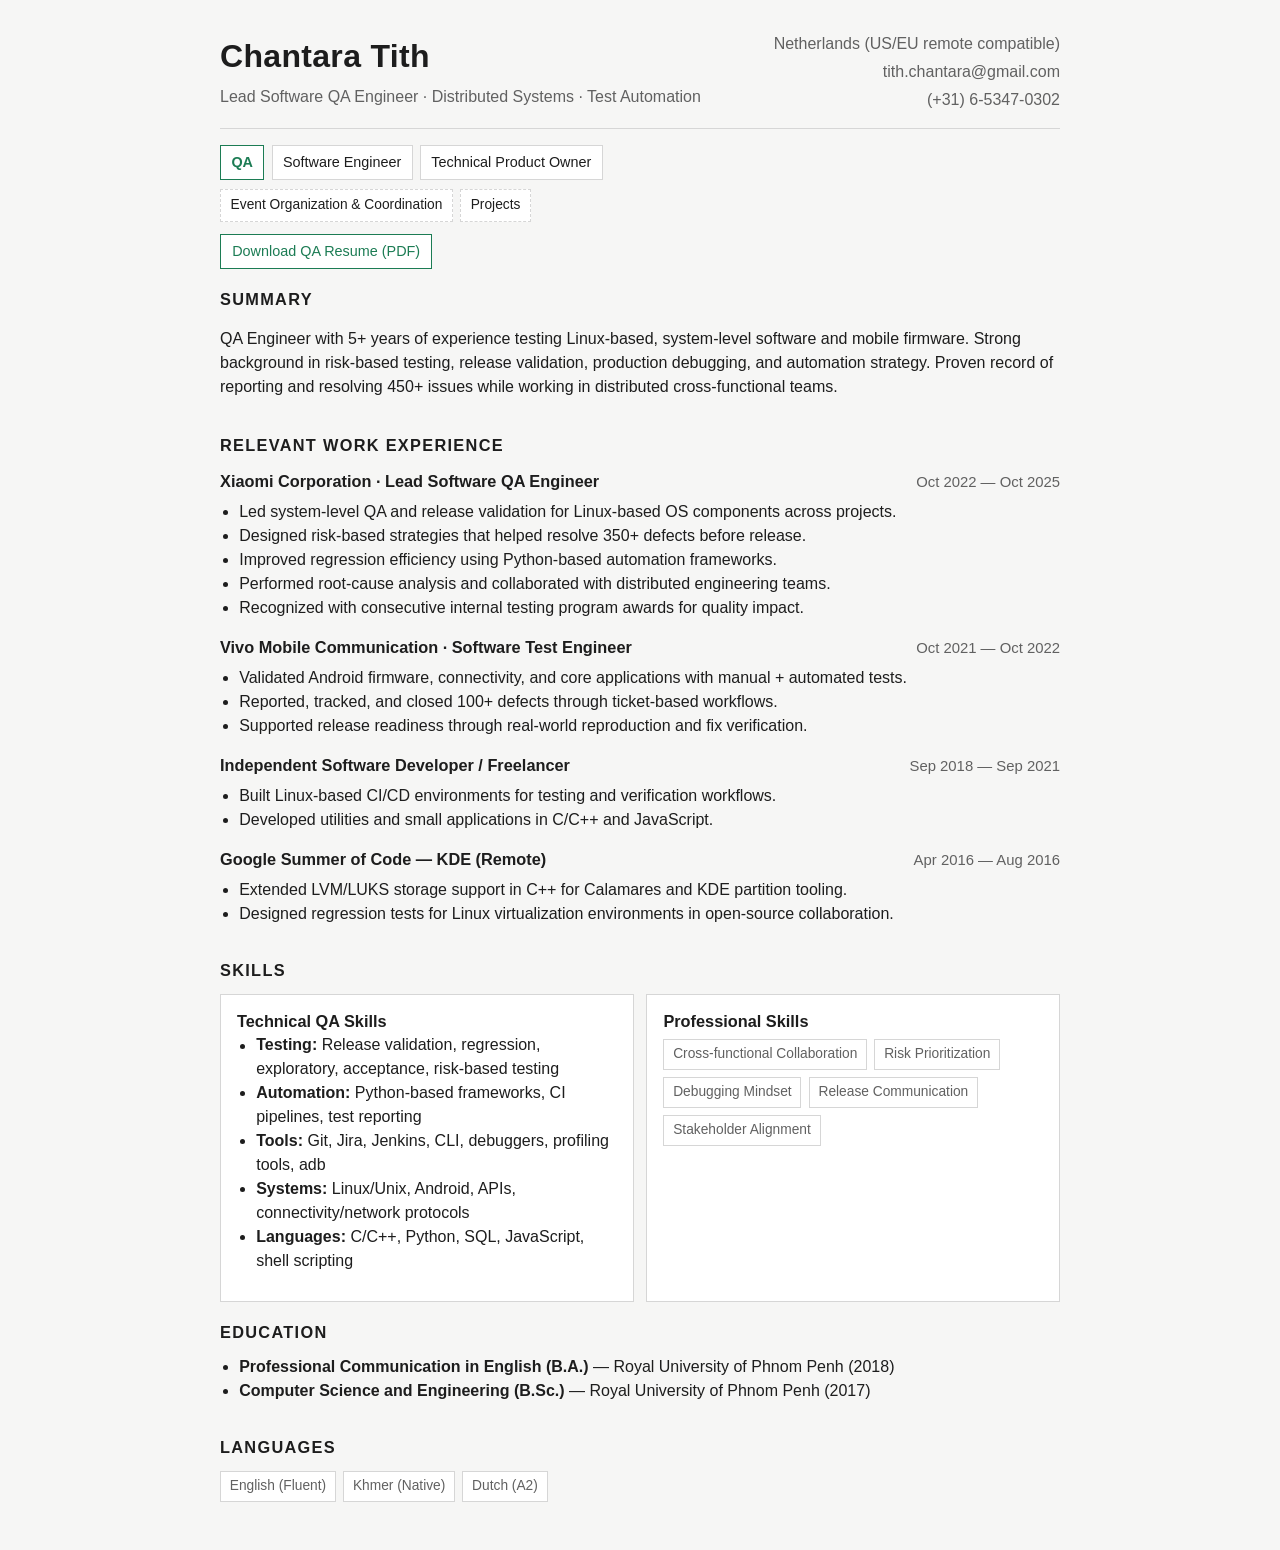
==== index.html @ b4ebce07 "Restore skills education and languages across role CV pages" ====
<!doctype html>
<html lang="en">
  <head>
    <meta charset="UTF-8" />
    <meta name="viewport" content="width=device-width, initial-scale=1.0" />
    <title>Chantara Tith · QA CV</title>
    <meta
      name="description"
      content="QA-focused CV for Chantara Tith, including Linux/system-level testing, automation, and collaboration strengths."
    />
    <link rel="stylesheet" href="styles.css" />
  </head>
  <body>
    <main class="cv">
      <header class="top fade-in">
        <div>
          <h1>Chantara Tith</h1>
          <p class="role">Lead Software QA Engineer · Distributed Systems · Test Automation</p>
        </div>
        <address>
          <span>Netherlands (US/EU remote compatible)</span>
          <a href="mailto:tith.chantara@gmail.com">tith.chantara@gmail.com</a>
          <a href="tel:+31653470302">(+31) 6-5347-0302</a>
        </address>
      </header>

      <nav class="role-nav fade-in" aria-label="CV role versions">
        <a class="active" href="index.html">QA</a>
        <a href="software-engineer.html">Software Engineer</a>
        <a href="technical-product-owner.html">Technical Product Owner</a>
      </nav>
      <nav class="aux-nav fade-in" aria-label="Additional profile pages">
        <a href="event-operations.html">Event Organization & Coordination</a>
        <a href="projects.html">Projects</a>
      </nav>

      <section class="fade-in resume-download">
        <a href="resumes/chantara-tith-qa-resume.pdf" download>Download QA Resume (PDF)</a>
      </section>

      <section class="fade-in">
        <h2>Summary</h2>
        <p>
          QA Engineer with 5+ years of experience testing Linux-based, system-level software and mobile
          firmware. Strong background in risk-based testing, release validation, production debugging,
          and automation strategy. Proven record of reporting and resolving 450+ issues while working in
          distributed cross-functional teams.
        </p>
      </section>

      <section class="fade-in">
        <h2>Relevant Work Experience</h2>

        <article>
          <div class="row">
            <h3>Xiaomi Corporation · Lead Software QA Engineer</h3>
            <span>Oct 2022 — Oct 2025</span>
          </div>
          <ul>
            <li>Led system-level QA and release validation for Linux-based OS components across projects.</li>
            <li>Designed risk-based strategies that helped resolve 350+ defects before release.</li>
            <li>Improved regression efficiency using Python-based automation frameworks.</li>
            <li>Performed root-cause analysis and collaborated with distributed engineering teams.</li>
            <li>Recognized with consecutive internal testing program awards for quality impact.</li>
          </ul>
        </article>

        <article>
          <div class="row">
            <h3>Vivo Mobile Communication · Software Test Engineer</h3>
            <span>Oct 2021 — Oct 2022</span>
          </div>
          <ul>
            <li>Validated Android firmware, connectivity, and core applications with manual + automated tests.</li>
            <li>Reported, tracked, and closed 100+ defects through ticket-based workflows.</li>
            <li>Supported release readiness through real-world reproduction and fix verification.</li>
          </ul>
        </article>

        <article>
          <div class="row">
            <h3>Independent Software Developer / Freelancer</h3>
            <span>Sep 2018 — Sep 2021</span>
          </div>
          <ul>
            <li>Built Linux-based CI/CD environments for testing and verification workflows.</li>
            <li>Developed utilities and small applications in C/C++ and JavaScript.</li>
          </ul>
        </article>

        <article>
          <div class="row">
            <h3>Google Summer of Code — KDE (Remote)</h3>
            <span>Apr 2016 — Aug 2016</span>
          </div>
          <ul>
            <li>Extended LVM/LUKS storage support in C++ for Calamares and KDE partition tooling.</li>
            <li>Designed regression tests for Linux virtualization environments in open-source collaboration.</li>
          </ul>
        </article>
      </section>
      <section class="fade-in">
        <h2>Skills</h2>
        <div class="skills-grid">
          <article class="card">
            <h3>Technical QA Skills</h3>
            <ul class="compact">
              <li><strong>Testing:</strong> Release validation, regression, exploratory, acceptance, risk-based testing</li>
              <li><strong>Automation:</strong> Python-based frameworks, CI pipelines, test reporting</li>
              <li><strong>Tools:</strong> Git, Jira, Jenkins, CLI, debuggers, profiling tools, adb</li>
              <li><strong>Systems:</strong> Linux/Unix, Android, APIs, connectivity/network protocols</li>
              <li><strong>Languages:</strong> C/C++, Python, SQL, JavaScript, shell scripting</li>
            </ul>
          </article>

          <article class="card">
            <h3>Professional Skills</h3>
            <div class="chip-list">
              <span>Cross-functional Collaboration</span>
              <span>Risk Prioritization</span>
              <span>Debugging Mindset</span>
              <span>Release Communication</span>
              <span>Stakeholder Alignment</span>
            </div>
          </article>
        </div>
      </section>

      <section class="fade-in">
        <h2>Education</h2>
        <ul class="compact">
          <li><strong>Professional Communication in English (B.A.)</strong> — Royal University of Phnom Penh (2018)</li>
          <li><strong>Computer Science and Engineering (B.Sc.)</strong> — Royal University of Phnom Penh (2017)</li>
        </ul>
      </section>

      <section class="fade-in">
        <h2>Languages</h2>
        <div class="chip-list">
          <span>English (Fluent)</span>
          <span>Khmer (Native)</span>
          <span>Dutch (A2)</span>
        </div>
      </section>

    </main>
  </body>
</html>
---- styles.css ----
:root {
  --bg: #f6f6f5;
  --surface: #ffffff;
  --text: #1d1d1d;
  --muted: #616161;
  --line: #d6d6d6;
  --accent: #1c7c54;
}

* {
  box-sizing: border-box;
}

body {
  margin: 0;
  background: var(--bg);
  color: var(--text);
  font-family: "Inter", "Segoe UI", Roboto, Helvetica, Arial, sans-serif;
  line-height: 1.5;
}

.cv {
  max-width: 880px;
  margin: 0 auto;
  padding: 2rem 1.25rem 3rem;
}

.top {
  display: flex;
  justify-content: space-between;
  gap: 1.2rem;
  padding-bottom: 1rem;
  border-bottom: 1px solid var(--line);
}

.role-nav {
  display: flex;
  flex-wrap: wrap;
  gap: 0.45rem;
  margin-top: 1rem;
}

.role-nav a {
  border: 1px solid var(--line);
  padding: 0.35rem 0.65rem;
  font-size: 0.9rem;
  background: var(--surface);
}

.role-nav a.active {
  border-color: var(--accent);
  color: var(--accent);
  font-weight: 600;
}

h1 {
  margin: 0;
  font-size: 2rem;
  letter-spacing: 0.01em;
}

.role {
  margin: 0.3rem 0 0;
  color: var(--muted);
}

address {
  font-style: normal;
  text-align: right;
  display: grid;
  gap: 0.25rem;
  align-content: start;
  color: var(--muted);
}

a {
  color: inherit;
  text-decoration: none;
}

a:hover {
  text-decoration: underline;
}

section {
  padding-top: 1.1rem;
}


.aux-nav {
  display: flex;
  flex-wrap: wrap;
  gap: 0.45rem;
  margin-top: 0.6rem;
}

.aux-nav a {
  border: 1px dashed var(--line);
  padding: 0.3rem 0.6rem;
  font-size: 0.86rem;
  background: var(--surface);
}

.aux-nav a.active {
  border-color: var(--accent);
  color: var(--accent);
  font-weight: 600;
}

.resume-download {
  padding-top: 0.8rem;
}

.resume-download a {
  display: inline-block;
  border: 1px solid var(--accent);
  color: var(--accent);
  background: var(--surface);
  padding: 0.35rem 0.7rem;
  font-size: 0.9rem;
}

h2 {
  margin: 0 0 0.7rem;
  font-size: 1.02rem;
  text-transform: uppercase;
  letter-spacing: 0.08em;
}

h3 {
  margin: 0;
  font-size: 1.02rem;
}

.row {
  display: flex;
  justify-content: space-between;
  gap: 1rem;
  align-items: baseline;
}

.row span,
.meta {
  color: var(--muted);
  font-size: 0.93rem;
}

ul {
  margin: 0.45rem 0 0.9rem;
  padding-left: 1.2rem;
}

.compact {
  margin-top: 0;
}

.skills-grid {
  display: grid;
  grid-template-columns: 1fr 1fr;
  gap: 0.8rem;
}

.projects {
  display: grid;
  gap: 0.8rem;
}

.chip-list {
  display: flex;
  flex-wrap: wrap;
  gap: 0.45rem;
  margin-top: 0.4rem;
}

.chip-list span {
  display: inline-block;
  border: 1px solid var(--line);
  background: var(--surface);
  padding: 0.25rem 0.55rem;
  font-size: 0.86rem;
  color: var(--muted);
}

.card {
  border: 1px solid var(--line);
  background: var(--surface);
  padding: 0.85rem 1rem;
}

.card p {
  margin: 0.45rem 0;
}

.fade-in {
  animation: riseFade 0.55s ease both;
}

section.fade-in:nth-of-type(2) {
  animation-delay: 0.06s;
}
section.fade-in:nth-of-type(3) {
  animation-delay: 0.12s;
}
section.fade-in:nth-of-type(4) {
  animation-delay: 0.18s;
}

@keyframes riseFade {
  from {
    opacity: 0;
    transform: translateY(8px);
  }
  to {
    opacity: 1;
    transform: translateY(0);
  }
}

@media (prefers-reduced-motion: reduce) {
  .fade-in {
    animation: none;
  }
}

@media (max-width: 700px) {
  .top {
    flex-direction: column;
  }

  address {
    text-align: left;
  }

  .row {
    flex-direction: column;
    gap: 0.1rem;
  }

  .skills-grid {
    grid-template-columns: 1fr;
  }
}
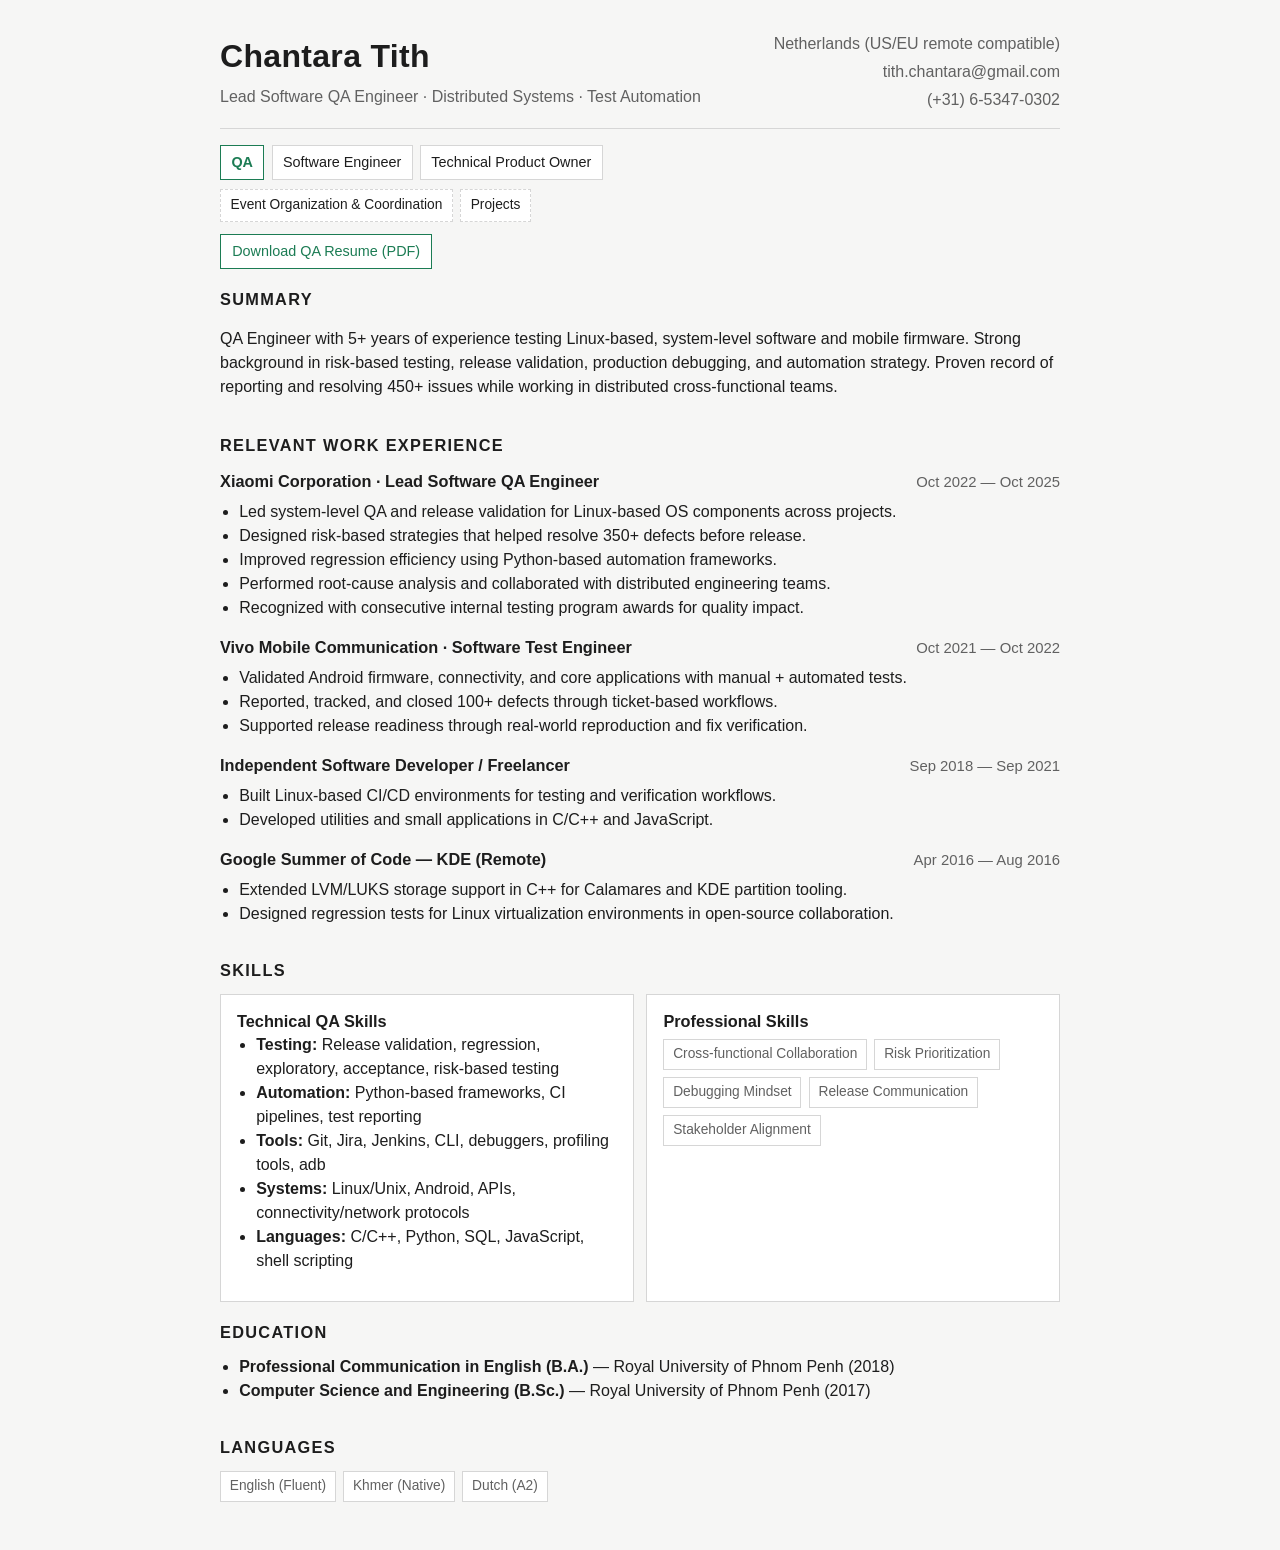
==== commit a0181972: "Add Wikitongues video entry to projects page" ====
--- a/index.html
+++ b/index.html
@@ -3,10 +3,10 @@
   <head>
     <meta charset="UTF-8" />
     <meta name="viewport" content="width=device-width, initial-scale=1.0" />
-    <title>Chantara Tith · QA CV</title>
+    <title>Chantara Tith · QA Work Profile</title>
     <meta
       name="description"
-      content="QA-focused CV for Chantara Tith, including Linux/system-level testing, automation, and collaboration strengths."
+      content="QA-focused work profile for Chantara Tith, including Linux/system-level testing, automation, and collaboration strengths."
     />
     <link rel="stylesheet" href="styles.css" />
   </head>
@@ -24,7 +24,7 @@
         </address>
       </header>
 
-      <nav class="role-nav fade-in" aria-label="CV role versions">
+      <nav class="role-nav fade-in" aria-label="Role profile versions">
         <a class="active" href="index.html">QA</a>
         <a href="software-engineer.html">Software Engineer</a>
         <a href="technical-product-owner.html">Technical Product Owner</a>
--- a/styles.css
+++ b/styles.css
@@ -191,6 +191,24 @@
   margin: 0.45rem 0;
 }
 
+.video-wrap {
+  position: relative;
+  width: 100%;
+  padding-top: 56.25%;
+  margin-top: 0.6rem;
+  border: 1px solid var(--line);
+  background: #000;
+}
+
+.video-wrap iframe {
+  position: absolute;
+  inset: 0;
+  width: 100%;
+  height: 100%;
+  border: 0;
+}
+
+
 .fade-in {
   animation: riseFade 0.55s ease both;
 }
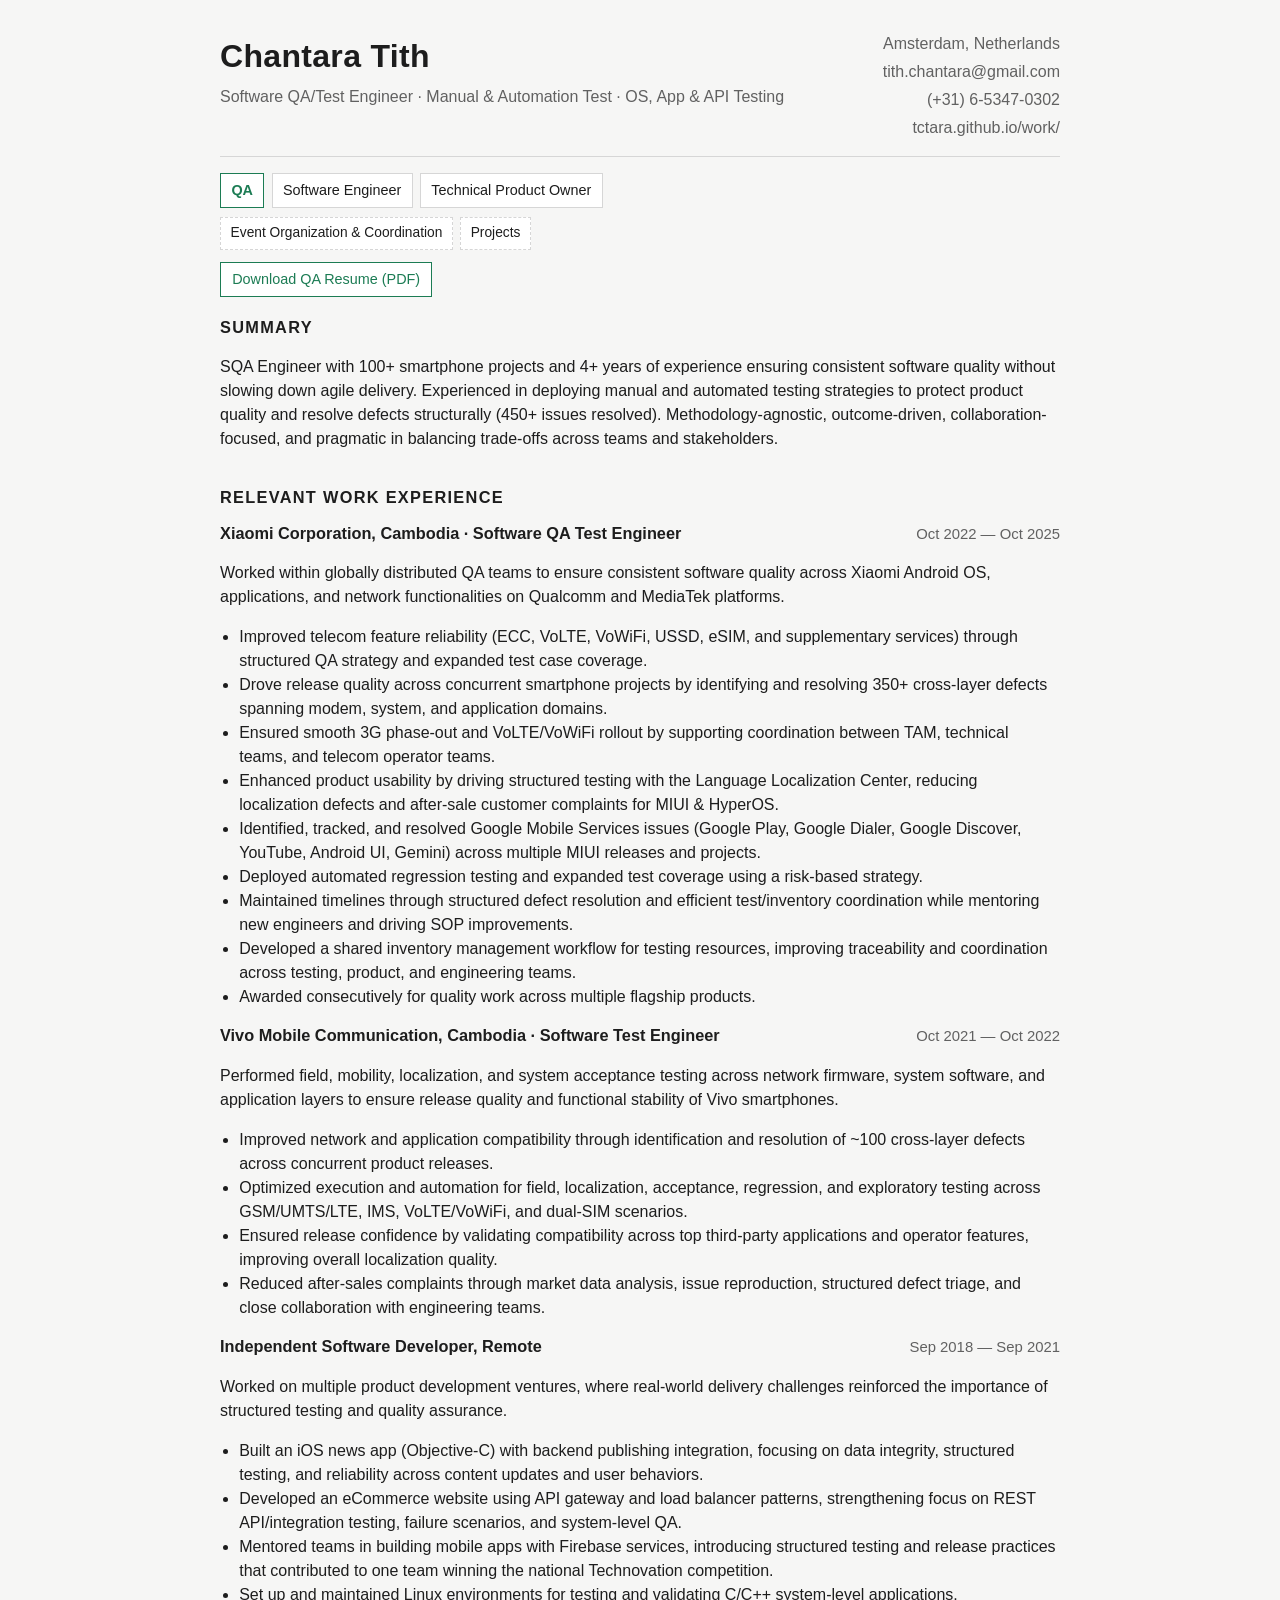
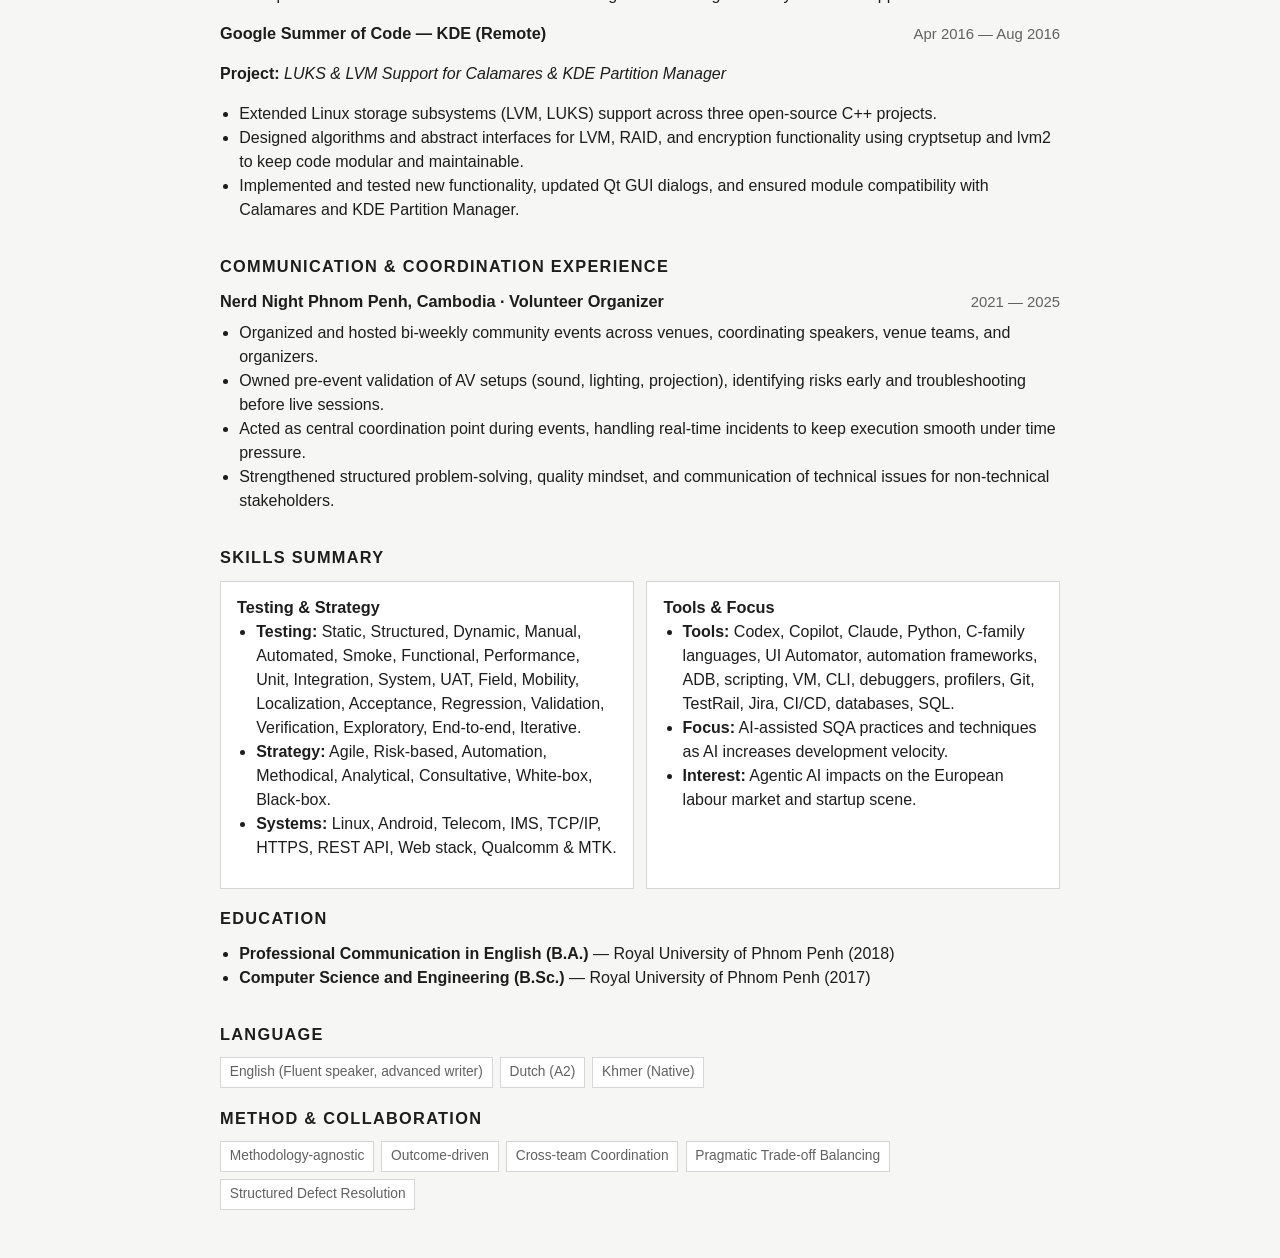
==== commit 33966130: "Restore QA design and use description-plus-bullets for roles" ====
--- a/index.html
+++ b/index.html
@@ -3,10 +3,10 @@
   <head>
     <meta charset="UTF-8" />
     <meta name="viewport" content="width=device-width, initial-scale=1.0" />
-    <title>Chantara Tith · QA Work Profile</title>
+    <title>Chantara Tith · QA CV</title>
     <meta
       name="description"
-      content="QA-focused work profile for Chantara Tith, including Linux/system-level testing, automation, and collaboration strengths."
+      content="Software QA/Test Engineer CV for Chantara Tith, covering OS, app, API testing, and telecom-focused release quality work."
     />
     <link rel="stylesheet" href="styles.css" />
   </head>
@@ -15,16 +15,17 @@
       <header class="top fade-in">
         <div>
           <h1>Chantara Tith</h1>
-          <p class="role">Lead Software QA Engineer · Distributed Systems · Test Automation</p>
+          <p class="role">Software QA/Test Engineer · Manual &amp; Automation Test · OS, App &amp; API Testing</p>
         </div>
         <address>
-          <span>Netherlands (US/EU remote compatible)</span>
+          <span>Amsterdam, Netherlands</span>
           <a href="mailto:tith.chantara@gmail.com">tith.chantara@gmail.com</a>
           <a href="tel:+31653470302">(+31) 6-5347-0302</a>
+          <a href="https://tctara.github.io/work/">tctara.github.io/work/</a>
         </address>
       </header>
 
-      <nav class="role-nav fade-in" aria-label="Role profile versions">
+      <nav class="role-nav fade-in" aria-label="CV role versions">
         <a class="active" href="index.html">QA</a>
         <a href="software-engineer.html">Software Engineer</a>
         <a href="technical-product-owner.html">Technical Product Owner</a>
@@ -41,10 +42,11 @@
       <section class="fade-in">
         <h2>Summary</h2>
         <p>
-          QA Engineer with 5+ years of experience testing Linux-based, system-level software and mobile
-          firmware. Strong background in risk-based testing, release validation, production debugging,
-          and automation strategy. Proven record of reporting and resolving 450+ issues while working in
-          distributed cross-functional teams.
+          SQA Engineer with 100+ smartphone projects and 4+ years of experience ensuring consistent
+          software quality without slowing down agile delivery. Experienced in deploying manual and
+          automated testing strategies to protect product quality and resolve defects structurally (450+
+          issues resolved). Methodology-agnostic, outcome-driven, collaboration-focused, and pragmatic
+          in balancing trade-offs across teams and stakeholders.
         </p>
       </section>
 
@@ -53,38 +55,54 @@
 
         <article>
           <div class="row">
-            <h3>Xiaomi Corporation · Lead Software QA Engineer</h3>
+            <h3>Xiaomi Corporation, Cambodia · Software QA Test Engineer</h3>
             <span>Oct 2022 — Oct 2025</span>
           </div>
+          <p>
+            Worked within globally distributed QA teams to ensure consistent software quality across Xiaomi Android OS, applications, and network functionalities on Qualcomm and MediaTek platforms.
+          </p>
           <ul>
-            <li>Led system-level QA and release validation for Linux-based OS components across projects.</li>
-            <li>Designed risk-based strategies that helped resolve 350+ defects before release.</li>
-            <li>Improved regression efficiency using Python-based automation frameworks.</li>
-            <li>Performed root-cause analysis and collaborated with distributed engineering teams.</li>
-            <li>Recognized with consecutive internal testing program awards for quality impact.</li>
+            <li>Improved telecom feature reliability (ECC, VoLTE, VoWiFi, USSD, eSIM, and supplementary services) through structured QA strategy and expanded test case coverage.</li>
+            <li>Drove release quality across concurrent smartphone projects by identifying and resolving 350+ cross-layer defects spanning modem, system, and application domains.</li>
+            <li>Ensured smooth 3G phase-out and VoLTE/VoWiFi rollout by supporting coordination between TAM, technical teams, and telecom operator teams.</li>
+            <li>Enhanced product usability by driving structured testing with the Language Localization Center, reducing localization defects and after-sale customer complaints for MIUI &amp; HyperOS.</li>
+            <li>Identified, tracked, and resolved Google Mobile Services issues (Google Play, Google Dialer, Google Discover, YouTube, Android UI, Gemini) across multiple MIUI releases and projects.</li>
+            <li>Deployed automated regression testing and expanded test coverage using a risk-based strategy.</li>
+            <li>Maintained timelines through structured defect resolution and efficient test/inventory coordination while mentoring new engineers and driving SOP improvements.</li>
+            <li>Developed a shared inventory management workflow for testing resources, improving traceability and coordination across testing, product, and engineering teams.</li>
+            <li>Awarded consecutively for quality work across multiple flagship products.</li>
           </ul>
         </article>
 
         <article>
           <div class="row">
-            <h3>Vivo Mobile Communication · Software Test Engineer</h3>
+            <h3>Vivo Mobile Communication, Cambodia · Software Test Engineer</h3>
             <span>Oct 2021 — Oct 2022</span>
           </div>
+          <p>
+            Performed field, mobility, localization, and system acceptance testing across network firmware, system software, and application layers to ensure release quality and functional stability of Vivo smartphones.
+          </p>
           <ul>
-            <li>Validated Android firmware, connectivity, and core applications with manual + automated tests.</li>
-            <li>Reported, tracked, and closed 100+ defects through ticket-based workflows.</li>
-            <li>Supported release readiness through real-world reproduction and fix verification.</li>
+            <li>Improved network and application compatibility through identification and resolution of ~100 cross-layer defects across concurrent product releases.</li>
+            <li>Optimized execution and automation for field, localization, acceptance, regression, and exploratory testing across GSM/UMTS/LTE, IMS, VoLTE/VoWiFi, and dual-SIM scenarios.</li>
+            <li>Ensured release confidence by validating compatibility across top third-party applications and operator features, improving overall localization quality.</li>
+            <li>Reduced after-sales complaints through market data analysis, issue reproduction, structured defect triage, and close collaboration with engineering teams.</li>
           </ul>
         </article>
 
         <article>
           <div class="row">
-            <h3>Independent Software Developer / Freelancer</h3>
+            <h3>Independent Software Developer, Remote</h3>
             <span>Sep 2018 — Sep 2021</span>
           </div>
+          <p>
+            Worked on multiple product development ventures, where real-world delivery challenges reinforced the importance of structured testing and quality assurance.
+          </p>
           <ul>
-            <li>Built Linux-based CI/CD environments for testing and verification workflows.</li>
-            <li>Developed utilities and small applications in C/C++ and JavaScript.</li>
+            <li>Built an iOS news app (Objective-C) with backend publishing integration, focusing on data integrity, structured testing, and reliability across content updates and user behaviors.</li>
+            <li>Developed an eCommerce website using API gateway and load balancer patterns, strengthening focus on REST API/integration testing, failure scenarios, and system-level QA.</li>
+            <li>Mentored teams in building mobile apps with Firebase services, introducing structured testing and release practices that contributed to one team winning the national Technovation competition.</li>
+            <li>Set up and maintained Linux environments for testing and validating C/C++ system-level applications.</li>
           </ul>
         </article>
 
@@ -93,35 +111,52 @@
             <h3>Google Summer of Code — KDE (Remote)</h3>
             <span>Apr 2016 — Aug 2016</span>
           </div>
+          <p>
+            <strong>Project:</strong> <em>LUKS &amp; LVM Support for Calamares &amp; KDE Partition Manager</em>
+          </p>
           <ul>
-            <li>Extended LVM/LUKS storage support in C++ for Calamares and KDE partition tooling.</li>
-            <li>Designed regression tests for Linux virtualization environments in open-source collaboration.</li>
+            <li>Extended Linux storage subsystems (LVM, LUKS) support across three open-source C++ projects.</li>
+            <li>Designed algorithms and abstract interfaces for LVM, RAID, and encryption functionality using cryptsetup and lvm2 to keep code modular and maintainable.</li>
+            <li>Implemented and tested new functionality, updated Qt GUI dialogs, and ensured module compatibility with Calamares and KDE Partition Manager.</li>
           </ul>
         </article>
       </section>
+
       <section class="fade-in">
-        <h2>Skills</h2>
+        <h2>Communication &amp; Coordination Experience</h2>
+        <article>
+          <div class="row">
+            <h3>Nerd Night Phnom Penh, Cambodia · Volunteer Organizer</h3>
+            <span>2021 — 2025</span>
+          </div>
+          <ul>
+            <li>Organized and hosted bi-weekly community events across venues, coordinating speakers, venue teams, and organizers.</li>
+            <li>Owned pre-event validation of AV setups (sound, lighting, projection), identifying risks early and troubleshooting before live sessions.</li>
+            <li>Acted as central coordination point during events, handling real-time incidents to keep execution smooth under time pressure.</li>
+            <li>Strengthened structured problem-solving, quality mindset, and communication of technical issues for non-technical stakeholders.</li>
+          </ul>
+        </article>
+      </section>
+
+      <section class="fade-in">
+        <h2>Skills Summary</h2>
         <div class="skills-grid">
           <article class="card">
-            <h3>Technical QA Skills</h3>
+            <h3>Testing &amp; Strategy</h3>
             <ul class="compact">
-              <li><strong>Testing:</strong> Release validation, regression, exploratory, acceptance, risk-based testing</li>
-              <li><strong>Automation:</strong> Python-based frameworks, CI pipelines, test reporting</li>
-              <li><strong>Tools:</strong> Git, Jira, Jenkins, CLI, debuggers, profiling tools, adb</li>
-              <li><strong>Systems:</strong> Linux/Unix, Android, APIs, connectivity/network protocols</li>
-              <li><strong>Languages:</strong> C/C++, Python, SQL, JavaScript, shell scripting</li>
+              <li><strong>Testing:</strong> Static, Structured, Dynamic, Manual, Automated, Smoke, Functional, Performance, Unit, Integration, System, UAT, Field, Mobility, Localization, Acceptance, Regression, Validation, Verification, Exploratory, End-to-end, Iterative.</li>
+              <li><strong>Strategy:</strong> Agile, Risk-based, Automation, Methodical, Analytical, Consultative, White-box, Black-box.</li>
+              <li><strong>Systems:</strong> Linux, Android, Telecom, IMS, TCP/IP, HTTPS, REST API, Web stack, Qualcomm &amp; MTK.</li>
             </ul>
           </article>
 
           <article class="card">
-            <h3>Professional Skills</h3>
-            <div class="chip-list">
-              <span>Cross-functional Collaboration</span>
-              <span>Risk Prioritization</span>
-              <span>Debugging Mindset</span>
-              <span>Release Communication</span>
-              <span>Stakeholder Alignment</span>
-            </div>
+            <h3>Tools &amp; Focus</h3>
+            <ul class="compact">
+              <li><strong>Tools:</strong> Codex, Copilot, Claude, Python, C-family languages, UI Automator, automation frameworks, ADB, scripting, VM, CLI, debuggers, profilers, Git, TestRail, Jira, CI/CD, databases, SQL.</li>
+              <li><strong>Focus:</strong> AI-assisted SQA practices and techniques as AI increases development velocity.</li>
+              <li><strong>Interest:</strong> Agentic AI impacts on the European labour market and startup scene.</li>
+            </ul>
           </article>
         </div>
       </section>
@@ -135,11 +170,22 @@
       </section>
 
       <section class="fade-in">
-        <h2>Languages</h2>
+        <h2>Language</h2>
         <div class="chip-list">
-          <span>English (Fluent)</span>
+          <span>English (Fluent speaker, advanced writer)</span>
+          <span>Dutch (A2)</span>
           <span>Khmer (Native)</span>
-          <span>Dutch (A2)</span>
+        </div>
+      </section>
+
+      <section class="fade-in">
+        <h2>Method &amp; Collaboration</h2>
+        <div class="chip-list">
+          <span>Methodology-agnostic</span>
+          <span>Outcome-driven</span>
+          <span>Cross-team Coordination</span>
+          <span>Pragmatic Trade-off Balancing</span>
+          <span>Structured Defect Resolution</span>
         </div>
       </section>
 
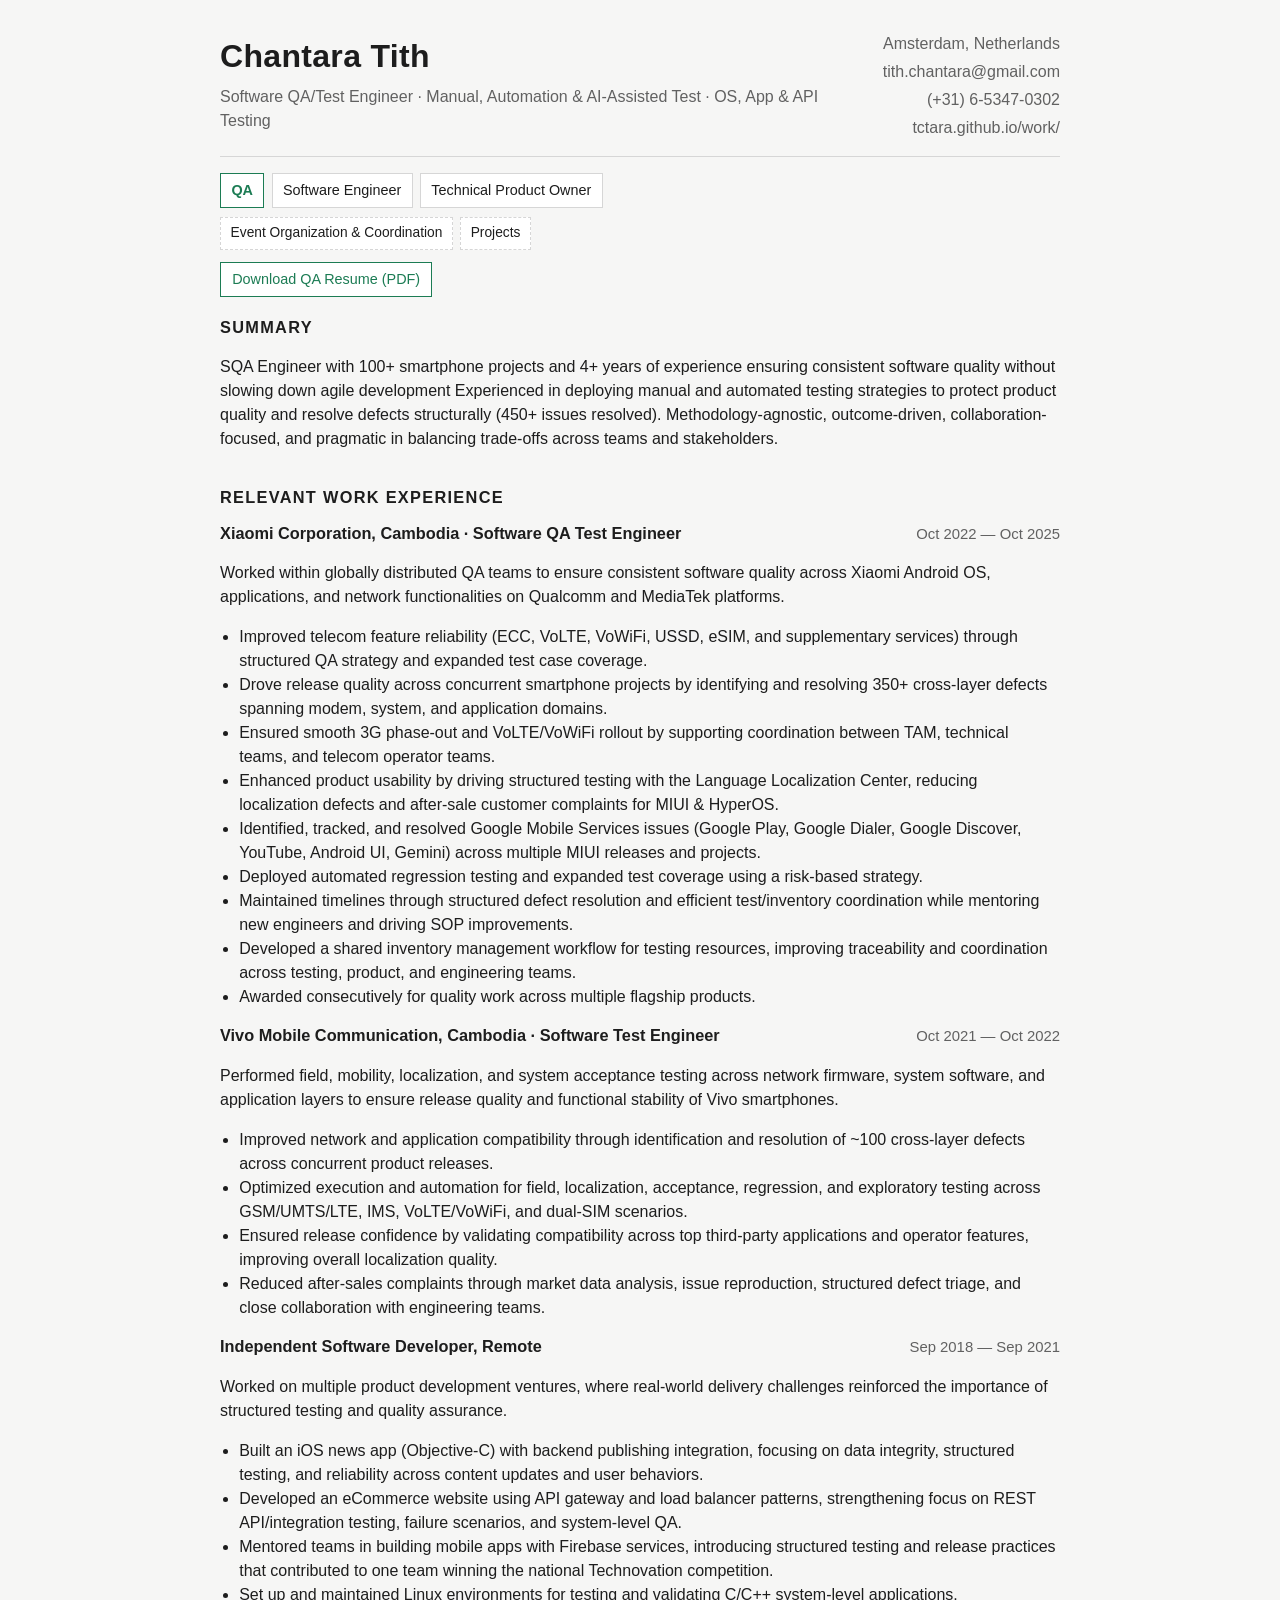
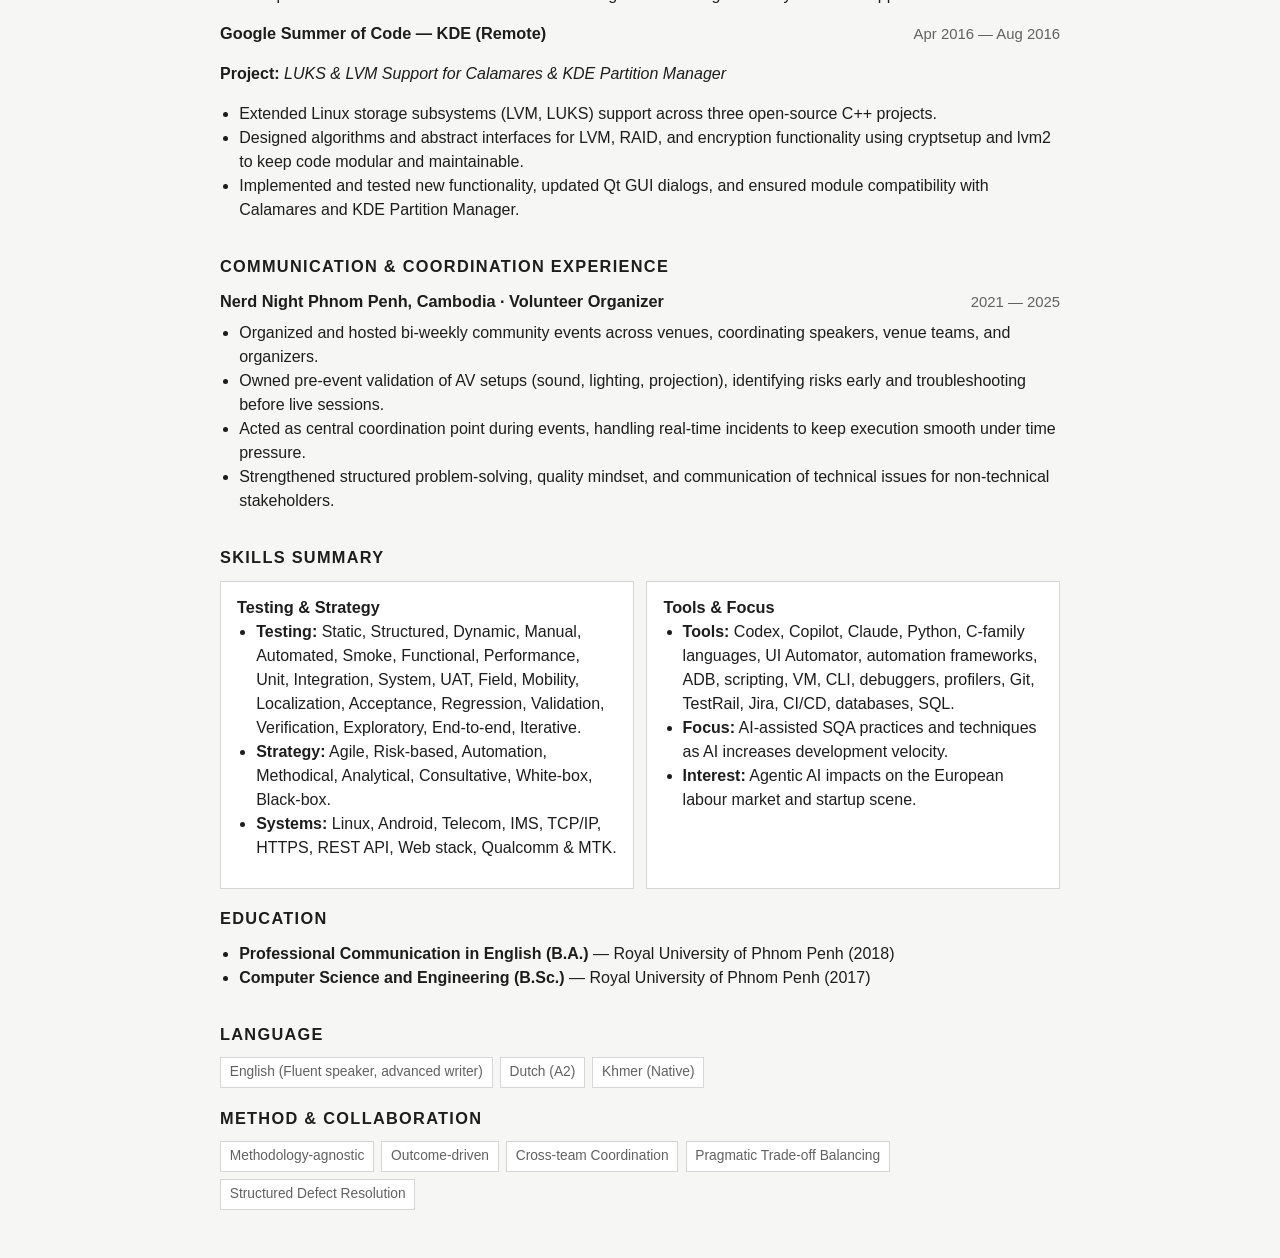
==== commit 3fb37df5: "Revise summary and adding AI-assisted testing to the Role Updated role description to include AI-Ass" ====
--- a/index.html
+++ b/index.html
@@ -15,7 +15,7 @@
       <header class="top fade-in">
         <div>
           <h1>Chantara Tith</h1>
-          <p class="role">Software QA/Test Engineer · Manual &amp; Automation Test · OS, App &amp; API Testing</p>
+          <p class="role">Software QA/Test Engineer · Manual, Automation &amp; AI-Assisted Test · OS, App &amp; API Testing</p>
         </div>
         <address>
           <span>Amsterdam, Netherlands</span>
@@ -43,7 +43,7 @@
         <h2>Summary</h2>
         <p>
           SQA Engineer with 100+ smartphone projects and 4+ years of experience ensuring consistent
-          software quality without slowing down agile delivery. Experienced in deploying manual and
+          software quality without slowing down agile development Experienced in deploying manual and
           automated testing strategies to protect product quality and resolve defects structurally (450+
           issues resolved). Methodology-agnostic, outcome-driven, collaboration-focused, and pragmatic
           in balancing trade-offs across teams and stakeholders.
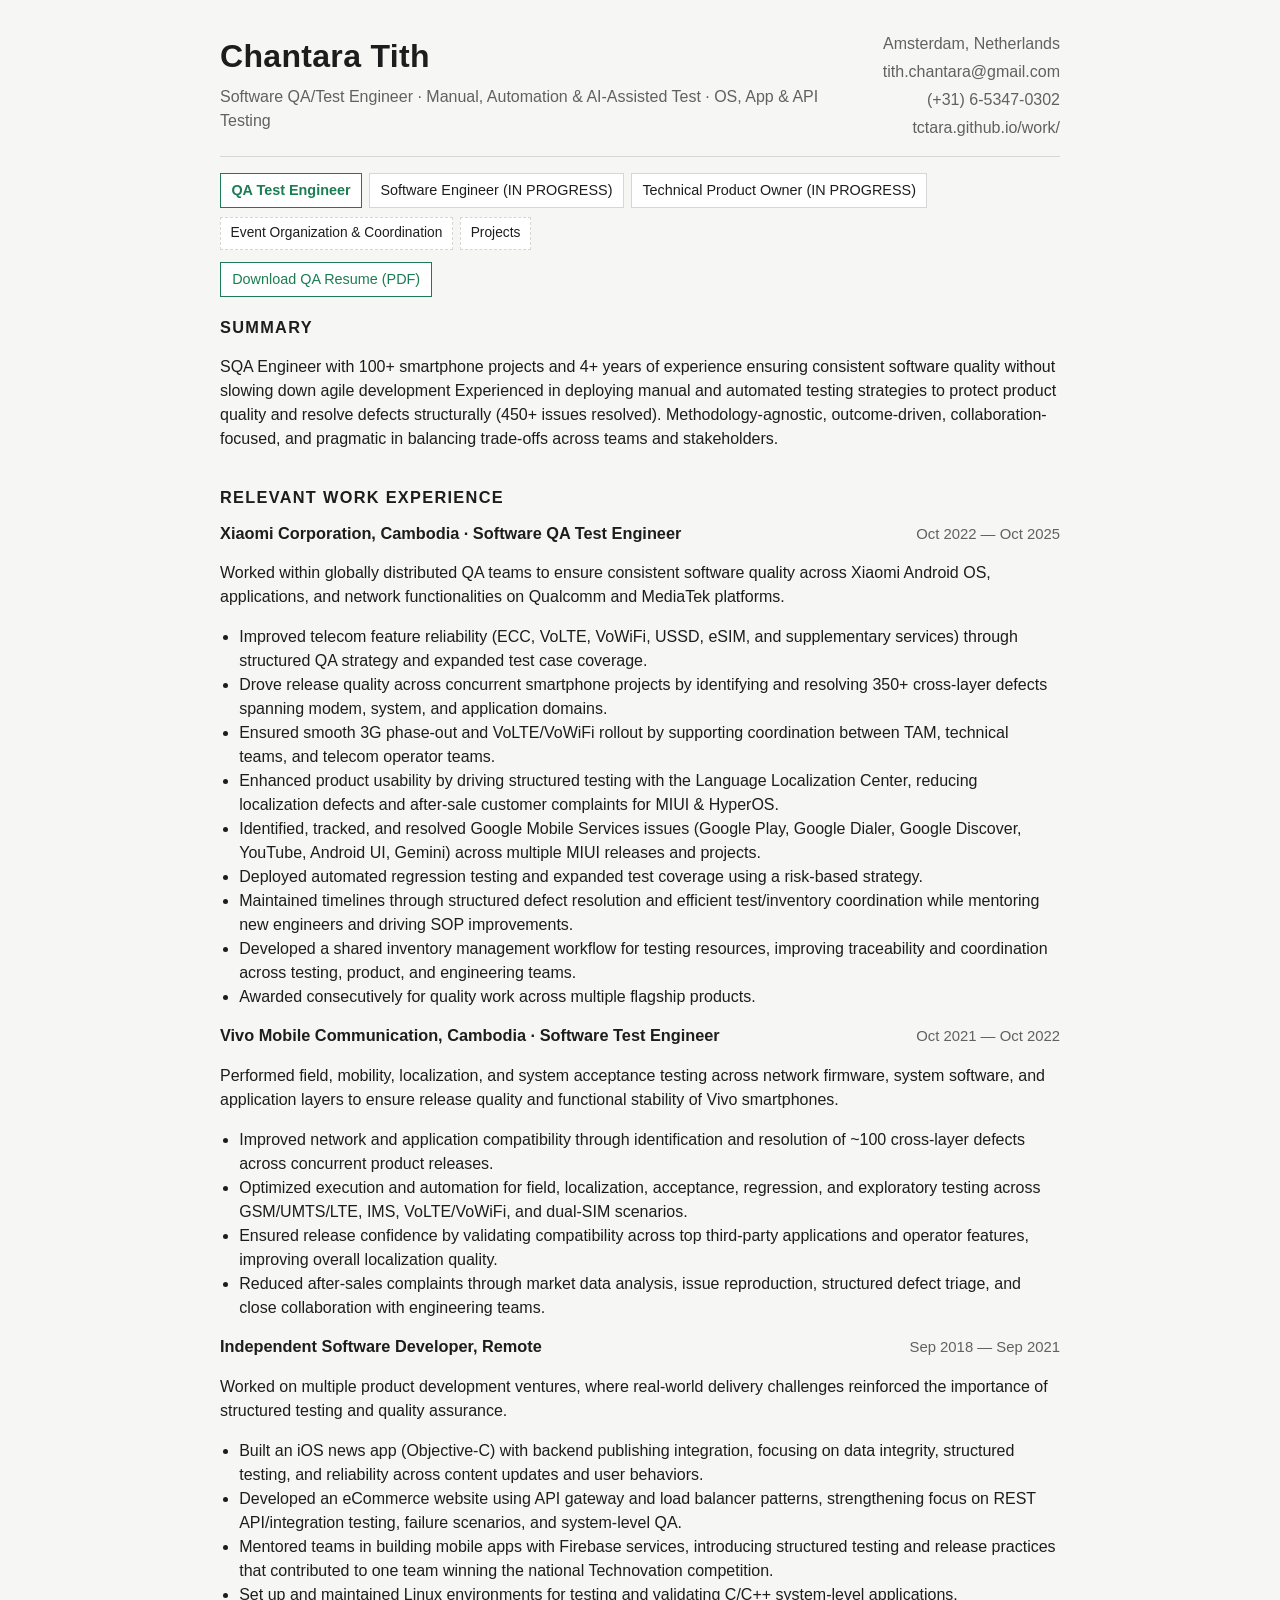
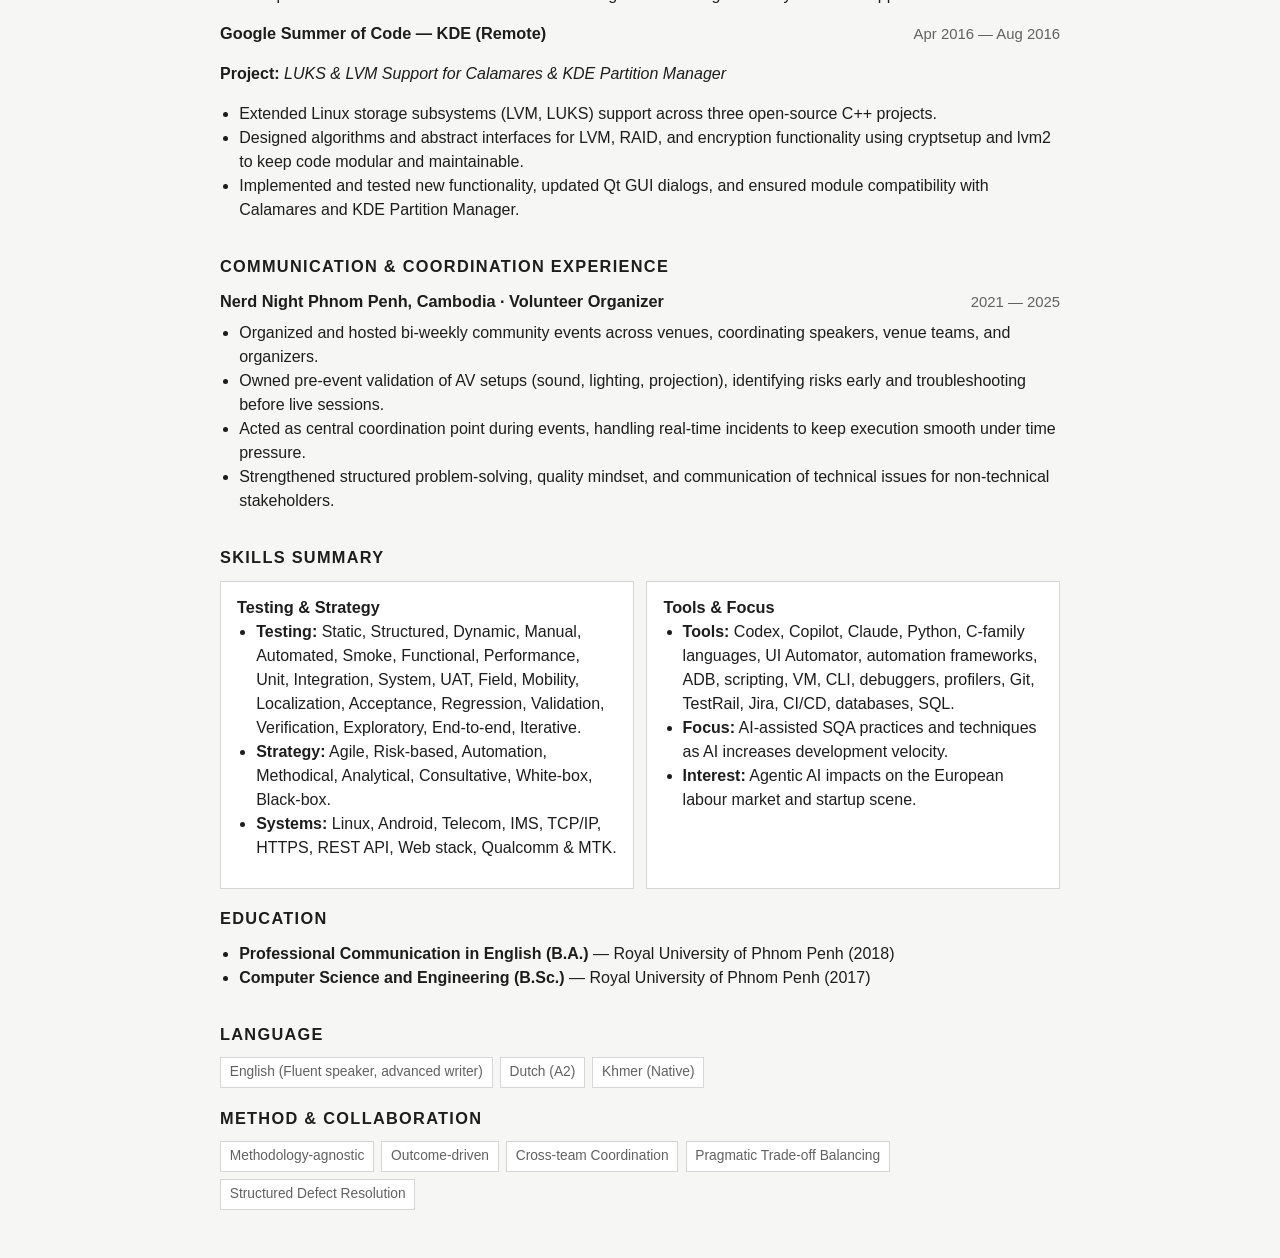
==== commit ed4b3c5d: "Update navigation links with "IN PROGRESS" until tailored CV is ready" ====
--- a/index.html
+++ b/index.html
@@ -26,9 +26,9 @@
       </header>
 
       <nav class="role-nav fade-in" aria-label="CV role versions">
-        <a class="active" href="index.html">QA</a>
-        <a href="software-engineer.html">Software Engineer</a>
-        <a href="technical-product-owner.html">Technical Product Owner</a>
+        <a class="active" href="index.html">QA Test Engineer</a>
+        <a href="software-engineer.html">Software Engineer (IN PROGRESS)</a>
+        <a href="technical-product-owner.html">Technical Product Owner (IN PROGRESS)</a>
       </nav>
       <nav class="aux-nav fade-in" aria-label="Additional profile pages">
         <a href="event-operations.html">Event Organization & Coordination</a>
